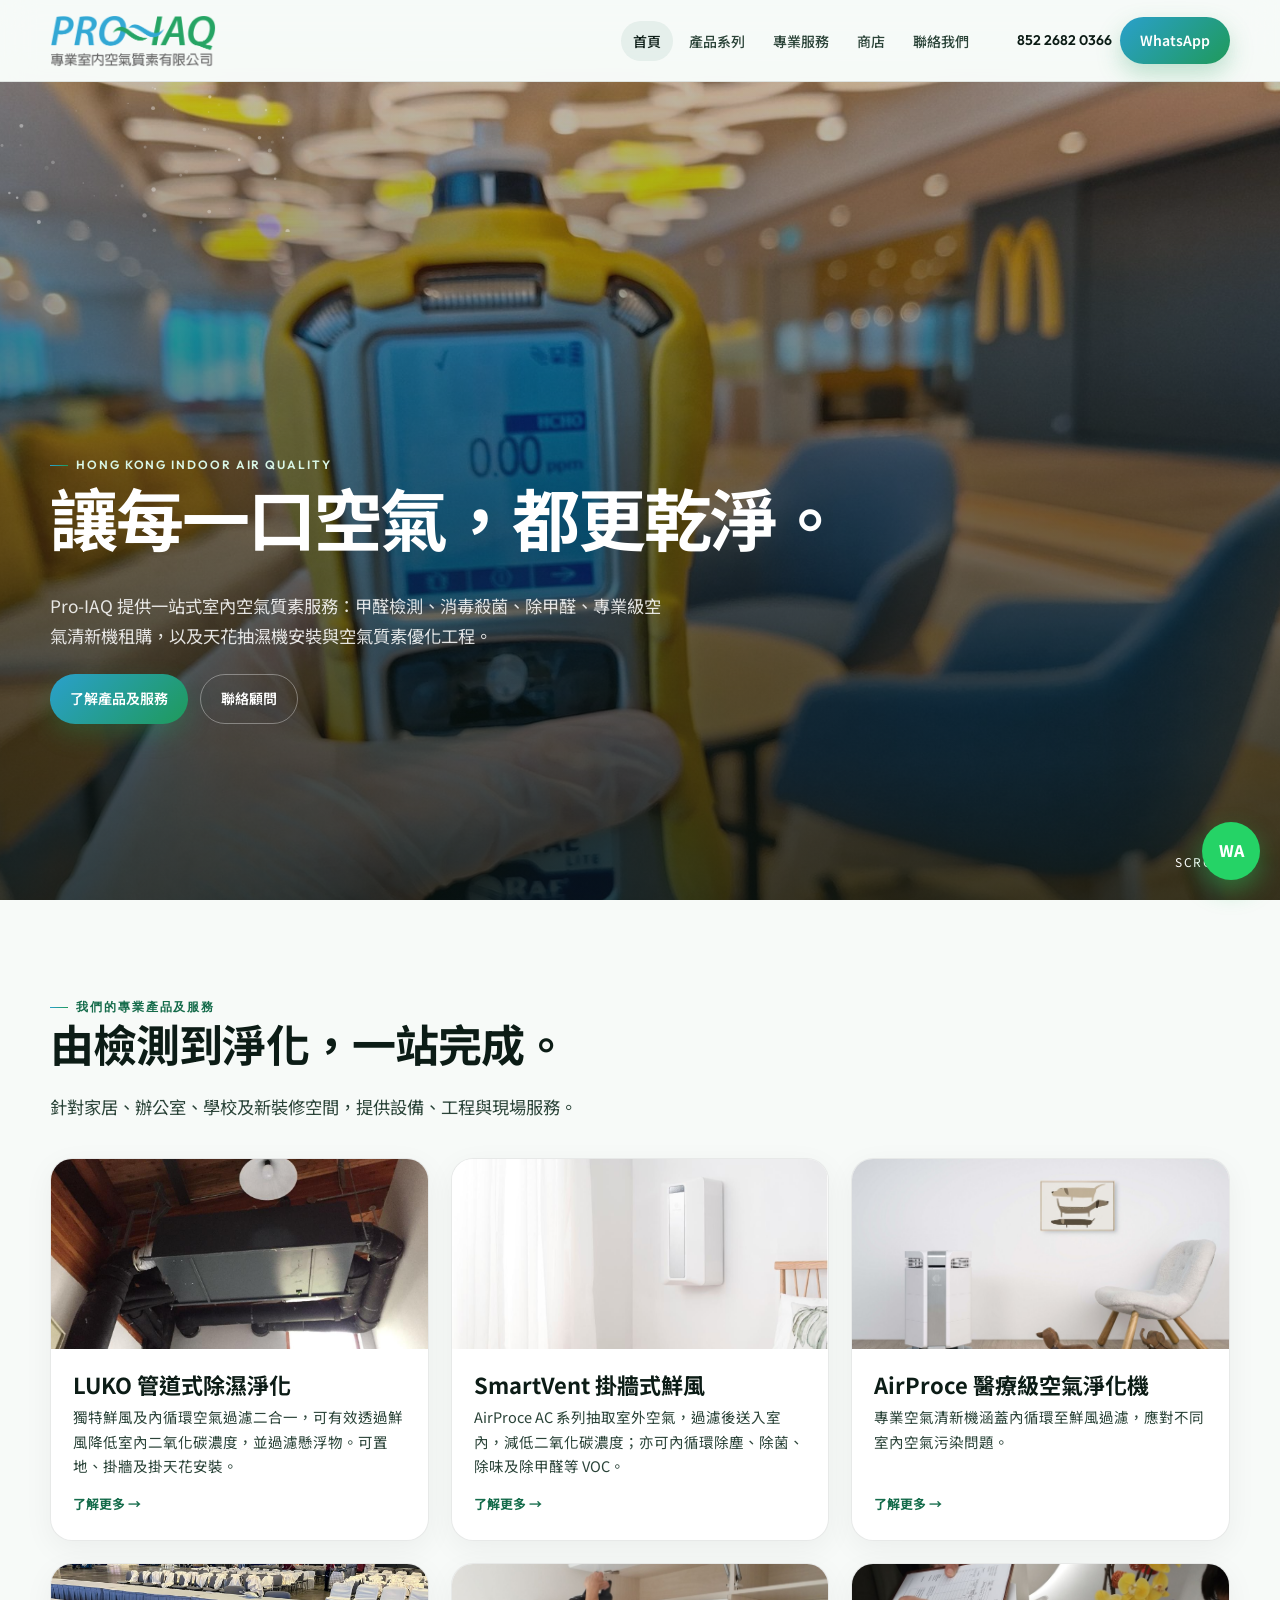
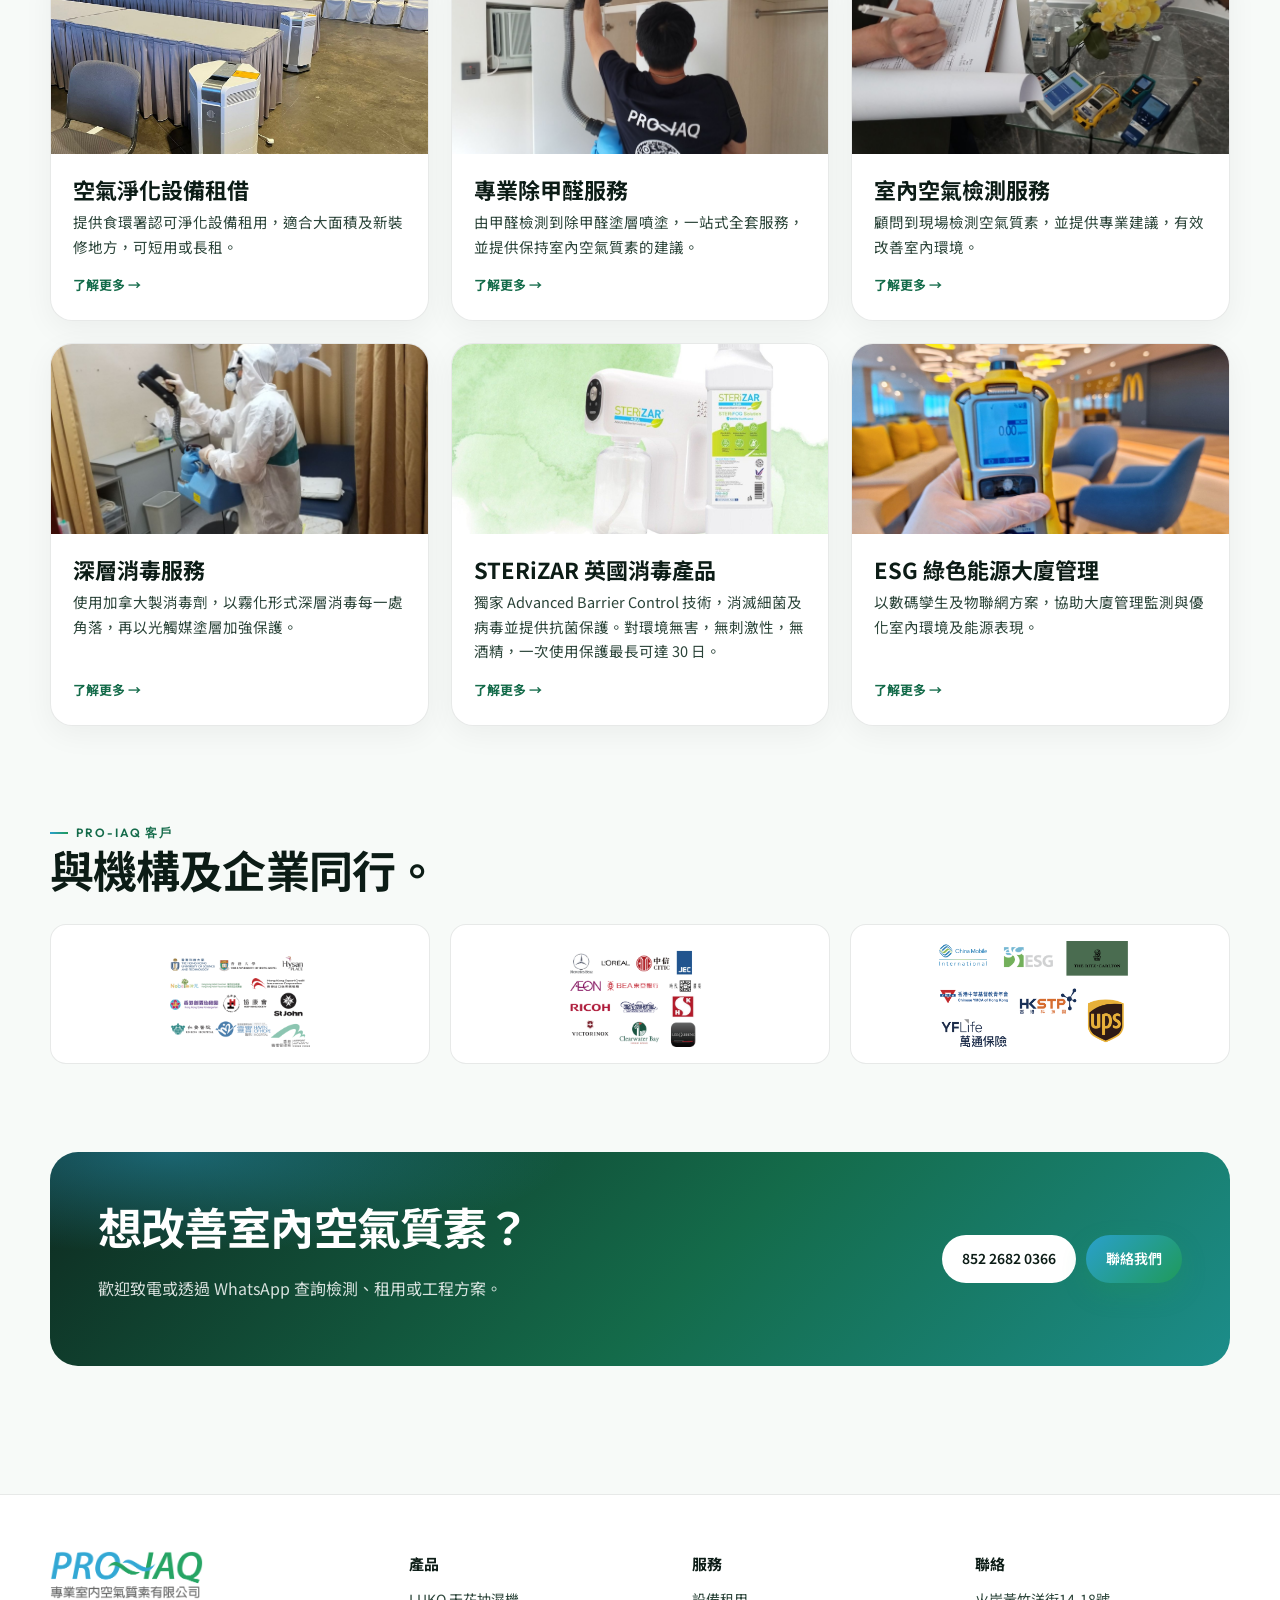
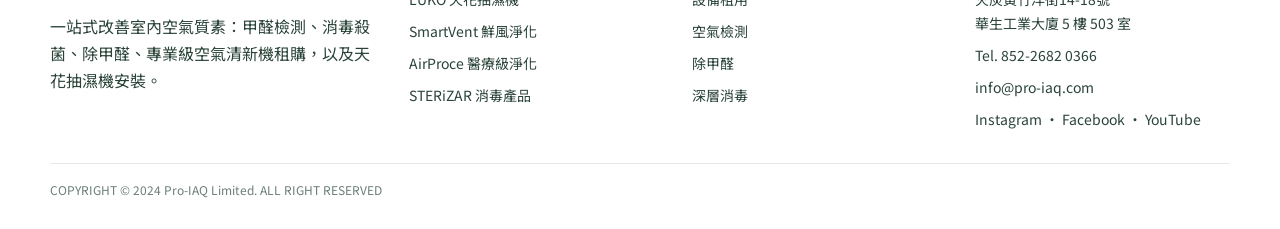
==== index.html @ 30554b41 "Publish Pro-IAQ website remake for GitHub Pages." ====
<!DOCTYPE html>
<html lang="zh-Hant-HK">
<head>
<meta charset="utf-8">
<meta name="viewport" content="width=device-width, initial-scale=1">
<title>Pro-IAQ 專業室內空氣質素 | 甲醛檢測、天花抽濕機、空氣清新機租用</title>
<meta name="description" content="Pro-IAQ 空氣質素服務提供一站式改善室內空氣質素服務，包括空氣甲醛檢測、消毒殺菌、除甲醛、專業級空氣清新機租購，以及天花抽濕機安裝。">
<link rel="preconnect" href="https://fonts.googleapis.com">
<link rel="preconnect" href="https://fonts.gstatic.com" crossorigin>
<link href="https://fonts.googleapis.com/css2?family=Noto+Sans+TC:wght@400;500;700&family=Outfit:wght@400;600;700&display=swap" rel="stylesheet">
<link rel="stylesheet" href="css/styles.css?v=20261113b">
</head>
<body>
<nav class="nav" id="site-nav"></nav>

<section class="hero">
  <div class="hero-media"><img src="assets/hero.jpg" alt="Pro-IAQ 專業室內空氣質素"></div>
  <canvas class="air"></canvas>
  <div class="hero-copy reveal">
    <div class="eyebrow">Hong Kong Indoor Air Quality</div>
    <h1>讓每一口空氣，都更乾淨。</h1>
    <p class="lead">Pro-IAQ 提供一站式室內空氣質素服務：甲醛檢測、消毒殺菌、除甲醛、專業級空氣清新機租購，以及天花抽濕機安裝與空氣質素優化工程。</p>
    <div class="hero-actions">
      <a class="btn btn-primary" href="#services">了解產品及服務</a>
      <a class="btn btn-ghost" href="contact.html" style="border-color:rgba(255,255,255,.35);color:#fff">聯絡顧問</a>
    </div>
  </div>
  <div class="scroll-hint">SCROLL</div>
</section>

<section>
  <div class="wrap">
    <div class="eyebrow">我們的專業產品及服務</div>
    <h2>由檢測到淨化，一站完成。</h2>
    <p class="lead">針對家居、辦公室、學校及新裝修空間，提供設備、工程與現場服務。</p>
    <div class="grid-3" id="services" style="margin-top:36px">
      <a class="card reveal" href="luko.html"><div class="pic"><img src="assets/luko.jpg" alt="LUKO 天花抽濕機"></div><div class="body"><h3>LUKO 管道式除濕淨化</h3><p>獨特鮮風及內循環空氣過濾二合一，可有效透過鮮風降低室內二氧化碳濃度，並過濾懸浮物。可置地、掛牆及掛天花安裝。</p><span class="more">了解更多 →</span></div></a>
      <a class="card reveal" href="smartvent.html"><div class="pic"><img src="assets/smartvent.jpg" alt="SmartVent"></div><div class="body"><h3>SmartVent 掛牆式鮮風</h3><p>AirProce AC 系列抽取室外空氣，過濾後送入室內，減低二氧化碳濃度；亦可內循環除塵、除菌、除味及除甲醛等 VOC。</p><span class="more">了解更多 →</span></div></a>
      <a class="card reveal" href="airproce.html"><div class="pic"><img src="assets/airproce.jpg" alt="AirProce 醫療級空氣淨化機"></div><div class="body"><h3>AirProce 醫療級空氣淨化機</h3><p>專業空氣清新機涵蓋內循環至鮮風過濾，應對不同室內空氣污染問題。</p><span class="more">了解更多 →</span></div></a>
      <a class="card reveal" href="rental.html"><div class="pic"><img src="assets/purifier.jpg" alt="空氣淨化設備租借"></div><div class="body"><h3>空氣淨化設備租借</h3><p>提供食環署認可淨化設備租用，適合大面積及新裝修地方，可短用或長租。</p><span class="more">了解更多 →</span></div></a>
      <a class="card reveal" href="services.html#hcho"><div class="pic"><img src="assets/hcho.jpg" alt="除甲醛服務"></div><div class="body"><h3>專業除甲醛服務</h3><p>由甲醛檢測到除甲醛塗層噴塗，一站式全套服務，並提供保持室內空氣質素的建議。</p><span class="more">了解更多 →</span></div></a>
      <a class="card reveal" href="services.html#air-test"><div class="pic"><img src="assets/airtest.jpg" alt="室內空氣檢測"></div><div class="body"><h3>室內空氣檢測服務</h3><p>顧問到現場檢測空氣質素，並提供專業建議，有效改善室內環境。</p><span class="more">了解更多 →</span></div></a>
      <a class="card reveal" href="services.html#disinfection"><div class="pic"><img src="assets/disinfect.jpg" alt="深層消毒"></div><div class="body"><h3>深層消毒服務</h3><p>使用加拿大製消毒劑，以霧化形式深層消毒每一處角落，再以光觸媒塗層加強保護。</p><span class="more">了解更多 →</span></div></a>
      <a class="card reveal" href="shop.html"><div class="pic"><img src="assets/sterizar.jpg" alt="STERiZAR"></div><div class="body"><h3>STERiZAR 英國消毒產品</h3><p>獨家 Advanced Barrier Control 技術，消滅細菌及病毒並提供抗菌保護。對環境無害，無刺激性，無酒精，一次使用保護最長可達 30 日。</p><span class="more">了解更多 →</span></div></a>
      <a class="card reveal" href="digital-twin.html"><div class="pic"><img src="assets/hero.jpg" alt="ESG 系統"></div><div class="body"><h3>ESG 綠色能源大廈管理</h3><p>以數碼孿生及物聯網方案，協助大廈管理監測與優化室內環境及能源表現。</p><span class="more">了解更多 →</span></div></a>
    </div>
  </div>
</section>

<section style="padding-top:0">
  <div class="wrap">
    <div class="eyebrow">Pro-IAQ 客戶</div>
    <h2>與機構及企業同行。</h2>
    <div class="clients" style="margin-top:28px">
      <img src="assets/client-1.png" alt="Pro-IAQ 現有客戶">
      <img src="assets/client-2.png" alt="Pro-IAQ 現有客戶">
      <img src="assets/client-3.png" alt="Pro-IAQ 現有客戶">
    </div>
  </div>
</section>

<section style="padding-top:0">
  <div class="cta-band">
    <div>
      <h2 style="color:#fff">想改善室內空氣質素？</h2>
      <p>歡迎致電或透過 WhatsApp 查詢檢測、租用或工程方案。</p>
    </div>
    <div style="display:flex;gap:10px;flex-wrap:wrap">
      <a class="btn" style="background:#fff;color:var(--ink)" href="tel:+85226820366">852 2682 0366</a>
      <a class="btn btn-primary" href="contact.html">聯絡我們</a>
    </div>
  </div>
</section>

<footer id="site-foot"></footer>
<a class="wa" href="https://wa.me/85266801811?text=Hello!%20我想查詢" target="_blank" rel="noopener" aria-label="WhatsApp 查詢">WA</a>
<script src="js/main.js?v=20261113b"></script>
</body>
</html>
---- css/styles.css ----
:root{
  --ink:#0c1c16;
  --ink-soft:#2a4338;
  --forest:#146b4a;
  --leaf:#1f9a5a;
  --sky:#2aa0cc;
  --mist:#eef5f1;
  --paper:#f7faf8;
  --white:#ffffff;
  --line:rgba(20,40,32,.1);
  --glass:rgba(255,255,255,.72);
  --shadow:0 18px 50px rgba(12,28,22,.1);
  --radius:22px;
  --max:1180px;
  --nav-h:82px;
}
*{box-sizing:border-box}
html{scroll-behavior:smooth}
html,body{margin:0;padding:0}
body{
  font-family:"Noto Sans TC","Outfit",system-ui,sans-serif;
  color:var(--ink);
  background:var(--paper);
  line-height:1.7;
  overflow-x:hidden;
}
img{max-width:100%;display:block}
a{color:inherit}
.wrap{width:min(var(--max), calc(100% - 40px));margin:0 auto}
.eyebrow{
  display:inline-flex;align-items:center;gap:8px;
  letter-spacing:.16em;text-transform:uppercase;
  font-family:"Outfit",sans-serif;font-size:12px;font-weight:600;
  color:var(--forest);
}
.eyebrow:before{content:"";width:18px;height:1.5px;background:linear-gradient(90deg,var(--sky),var(--leaf))}
h1,h2,h3{font-weight:700;line-height:1.2;margin:0 0 .5em}
h1{font-size:clamp(36px,6vw,68px);letter-spacing:-.03em}
h2{font-size:clamp(28px,3.6vw,44px);letter-spacing:-.02em}
h3{font-size:22px}
p{margin:0 0 1em;color:var(--ink-soft)}
.lead{font-size:1.08rem;max-width:40em}

/* Nav */
.nav{
  position:sticky;top:0;z-index:50;height:var(--nav-h);
  display:flex;align-items:center;
  backdrop-filter:blur(18px) saturate(1.2);
  background:rgba(247,250,248,.78);
  border-bottom:1px solid var(--line);
}
.nav-inner{display:flex;align-items:center;gap:28px;width:min(var(--max), calc(100% - 40px));margin:0 auto}
.logo{display:flex;align-items:center;flex:0 0 auto}
.logo img{height:52px;width:auto}
.menu{display:flex;gap:4px;align-items:center;margin-left:auto;list-style:none;padding:0}
.menu>li{position:relative}
.menu a{
  text-decoration:none;padding:10px 12px;border-radius:999px;
  font-size:14px;font-weight:500;color:var(--ink-soft);
}
.menu a:hover,.menu a.active{color:var(--ink);background:rgba(20,107,74,.08)}
.drop{position:absolute;top:calc(100% + 8px);left:0;min-width:240px;
  background:var(--glass);backdrop-filter:blur(20px);
  border:1px solid var(--line);border-radius:16px;padding:8px;
  box-shadow:var(--shadow);opacity:0;pointer-events:none;transform:translateY(8px);
  transition:.25s ease}
.menu>li:hover .drop,.menu>li:focus-within .drop{opacity:1;pointer-events:auto;transform:none}
.drop a{display:block;padding:9px 12px;border-radius:10px;font-size:13.5px}
.nav-cta{display:flex;gap:8px;align-items:center;margin-left:8px}
.btn{
  display:inline-flex;align-items:center;justify-content:center;gap:8px;
  text-decoration:none;border:0;cursor:pointer;
  padding:12px 20px;border-radius:999px;font-weight:600;font-size:14px;
  transition:transform .25s ease, box-shadow .25s ease, background .25s;
}
.btn:hover{transform:translateY(-1px)}
.btn-primary{background:linear-gradient(135deg,var(--sky),var(--leaf));color:#fff;box-shadow:0 10px 24px rgba(32,154,90,.28)}
.btn-ghost{background:transparent;border:1px solid var(--line);color:var(--ink)}
.btn-dark{background:var(--ink);color:#fff}
.phone{font-family:"Outfit",sans-serif;font-weight:600;font-size:14px;text-decoration:none;color:var(--ink)}
.burger{display:none;background:none;border:0;width:44px;height:44px}
.burger span{display:block;height:2px;background:var(--ink);margin:6px 8px}

/* Hero */
.hero{position:relative;min-height:calc(100vh - var(--nav-h));display:grid;place-items:end start;color:#fff;overflow:hidden}
.hero-media{position:absolute;inset:0}
.hero-media img{width:100%;height:100%;object-fit:cover;transform:scale(1.06);animation:ken 22s ease-in-out alternate infinite}
@keyframes ken{to{transform:scale(1)}}
.hero-media:after{
  content:"";position:absolute;inset:0;
  background:linear-gradient(180deg,rgba(8,20,16,.25) 0%,rgba(8,20,16,.55) 48%,rgba(8,20,16,.78) 100%);
}
.air{position:absolute;inset:0;pointer-events:none;z-index:1}
.hero-copy{position:relative;z-index:2;padding:0 0 88px;width:min(var(--max), calc(100% - 40px));margin:0 auto}
.hero-copy .eyebrow{color:#d9f6e6}
.hero-copy h1{color:#fff;max-width:12em}
.hero-copy p{color:rgba(255,255,255,.86);max-width:36em}
.hero-actions{display:flex;gap:12px;flex-wrap:wrap;margin-top:24px}
.scroll-hint{position:absolute;bottom:28px;right:max(20px, calc((100% - var(--max))/2));color:#fff;font-size:12px;letter-spacing:.12em;z-index:2}

/* Surfaces */
section{padding:88px 0}
.panel{
  background:var(--white);
  border:1px solid var(--line);
  border-radius:var(--radius);
  box-shadow:0 10px 40px rgba(12,28,22,.05);
}
.glass{
  background:rgba(255,255,255,.68);
  backdrop-filter:blur(16px);
  border:1px solid rgba(255,255,255,.6);
  box-shadow:var(--shadow);
  border-radius:var(--radius);
}
.split{display:grid;grid-template-columns:1.05fr .95fr;gap:48px;align-items:center}
.split.reverse{grid-template-columns:.95fr 1.05fr}
.split.reverse .copy{order:2}
.media-frame{border-radius:28px;overflow:hidden;position:relative;min-height:320px;box-shadow:var(--shadow)}
.media-frame img{width:100%;height:100%;object-fit:cover;min-height:360px}
.media-frame:after{content:"";position:absolute;inset:auto 18px 18px 18px;height:1px;background:linear-gradient(90deg,transparent,rgba(255,255,255,.7),transparent)}

.grid-3{display:grid;grid-template-columns:repeat(3,1fr);gap:22px}
.grid-4{display:grid;grid-template-columns:repeat(4,1fr);gap:18px}
.card{
  background:#fff;border:1px solid var(--line);border-radius:22px;overflow:hidden;
  box-shadow:0 8px 30px rgba(12,28,22,.05);
  transition:transform .4s cubic-bezier(.2,.8,.2,1), box-shadow .4s;
  text-decoration:none;color:inherit;display:flex;flex-direction:column;
}
.card:hover{transform:translateY(-8px);box-shadow:0 24px 50px rgba(12,28,22,.12)}
.card .pic{height:190px;overflow:hidden}
.card .pic img{width:100%;height:100%;object-fit:cover;transition:transform .7s ease}
.card:hover .pic img{transform:scale(1.06)}
.card .body{padding:22px 22px 24px;flex:1;display:flex;flex-direction:column}
.card h3{margin-bottom:8px}
.card p{flex:1;font-size:14.5px}
.card .more{font-size:13px;font-weight:700;color:var(--forest)}

.clients{display:grid;grid-template-columns:repeat(3,1fr);gap:20px;align-items:center}
.clients img{width:100%;height:140px;object-fit:contain;background:#fff;border-radius:16px;border:1px solid var(--line);padding:16px;filter:grayscale(.2)}

table{width:100%;border-collapse:collapse;font-size:14.5px;background:#fff;border-radius:16px;overflow:hidden}
th,td{padding:12px 14px;text-align:left;border-bottom:1px solid var(--line)}
th{background:var(--mist);font-weight:650}

.cta-band{
  margin:0 auto;width:min(var(--max), calc(100% - 40px));
  padding:48px;border-radius:28px;color:#fff;
  background:
    radial-gradient(800px 200px at 10% 0%, rgba(42,160,204,.45), transparent 50%),
    linear-gradient(135deg,#0e2a20 0%, #146b4a 55%, #1c8d8a 100%);
  display:flex;justify-content:space-between;align-items:center;gap:24px;
}
.cta-band p{color:rgba(255,255,255,.84)}

footer{padding:56px 0 28px;background:#fff;color:var(--ink-soft);margin-top:40px;border-top:1px solid var(--line)}
footer a{color:var(--ink-soft);text-decoration:none}
footer a:hover{color:var(--forest)}
.foot-grid{display:grid;grid-template-columns:1.3fr 1fr 1fr 1fr;gap:28px}
.foot-grid h4{color:var(--ink);margin:0 0 12px;font-size:15px}
.foot-grid ul{list-style:none;margin:0;padding:0;display:grid;gap:8px;font-size:14px}
.foot-grid p{color:var(--ink-soft)}
.legal{margin-top:32px;padding-top:16px;border-top:1px solid var(--line);display:flex;justify-content:space-between;gap:16px;flex-wrap:wrap;font-size:12px;color:#6b7f76}

.wa{
  position:fixed;right:20px;bottom:20px;z-index:40;
  width:58px;height:58px;border-radius:50%;
  background:#25D366;color:#fff;display:grid;place-items:center;
  box-shadow:0 10px 24px rgba(37,211,102,.4);text-decoration:none;font-weight:800;
}
.reveal{opacity:0;transform:translateY(28px);animation:up .9s cubic-bezier(.2,.7,.2,1) forwards}
.reveal:nth-child(2){animation-delay:.1s}
.reveal:nth-child(3){animation-delay:.18s}
.reveal:nth-child(4){animation-delay:.26s}
@keyframes up{to{opacity:1;transform:none}}
@media (prefers-reduced-motion:reduce){
  .reveal,.hero-media img{animation:none!important;opacity:1;transform:none}
  html{scroll-behavior:auto}
}
.page-hero{padding:72px 0 36px}
.page-hero h1{max-width:14em}
.crumbs{font-size:13px;color:var(--ink-soft);margin-bottom:14px}
.crumbs a{color:var(--forest);text-decoration:none}

.form{display:grid;gap:12px}
.form input,.form textarea{
  width:100%;padding:14px 16px;border-radius:14px;border:1px solid var(--line);
  font:inherit;background:#fff;
}
.form textarea{min-height:120px;resize:vertical}

@media (max-width:980px){
  .split,.split.reverse{grid-template-columns:1fr}
  .split.reverse .copy{order:0}
  .grid-3,.grid-4,.clients,.foot-grid{grid-template-columns:1fr 1fr}
  .menu{display:none}
  .menu.open{display:flex;flex-direction:column;position:absolute;top:var(--nav-h);left:0;right:0;background:rgba(247,250,248,.96);padding:16px 20px 24px;border-bottom:1px solid var(--line)}
  .drop{position:static;opacity:1;pointer-events:auto;transform:none;box-shadow:none;background:transparent;border:0;padding-left:8px}
  .burger{display:block}
  .phone{display:none}
  .cta-band{flex-direction:column;align-items:flex-start;padding:32px}
  .nav-inner{width:calc(100% - 24px)}
}
@media (max-width:640px){
  .grid-3,.grid-4,.clients,.foot-grid{grid-template-columns:1fr}
  section{padding:64px 0}
}
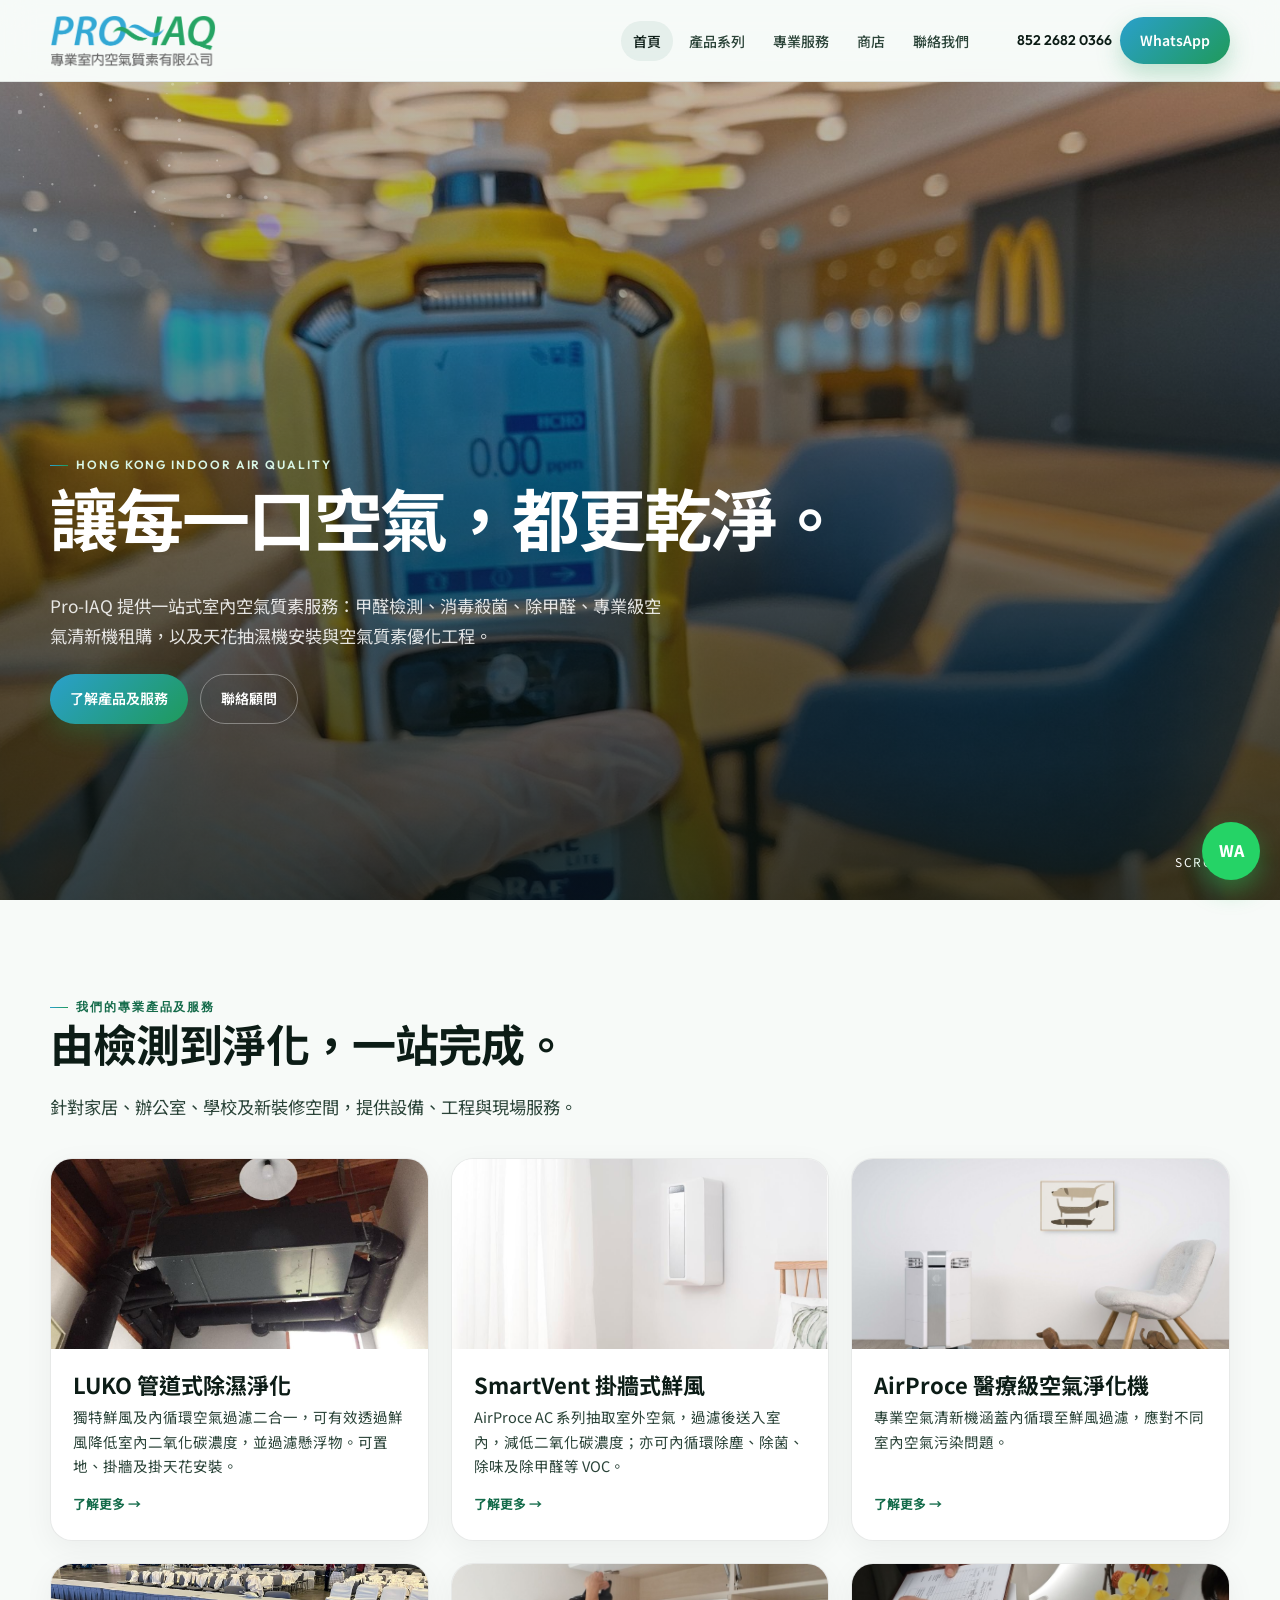
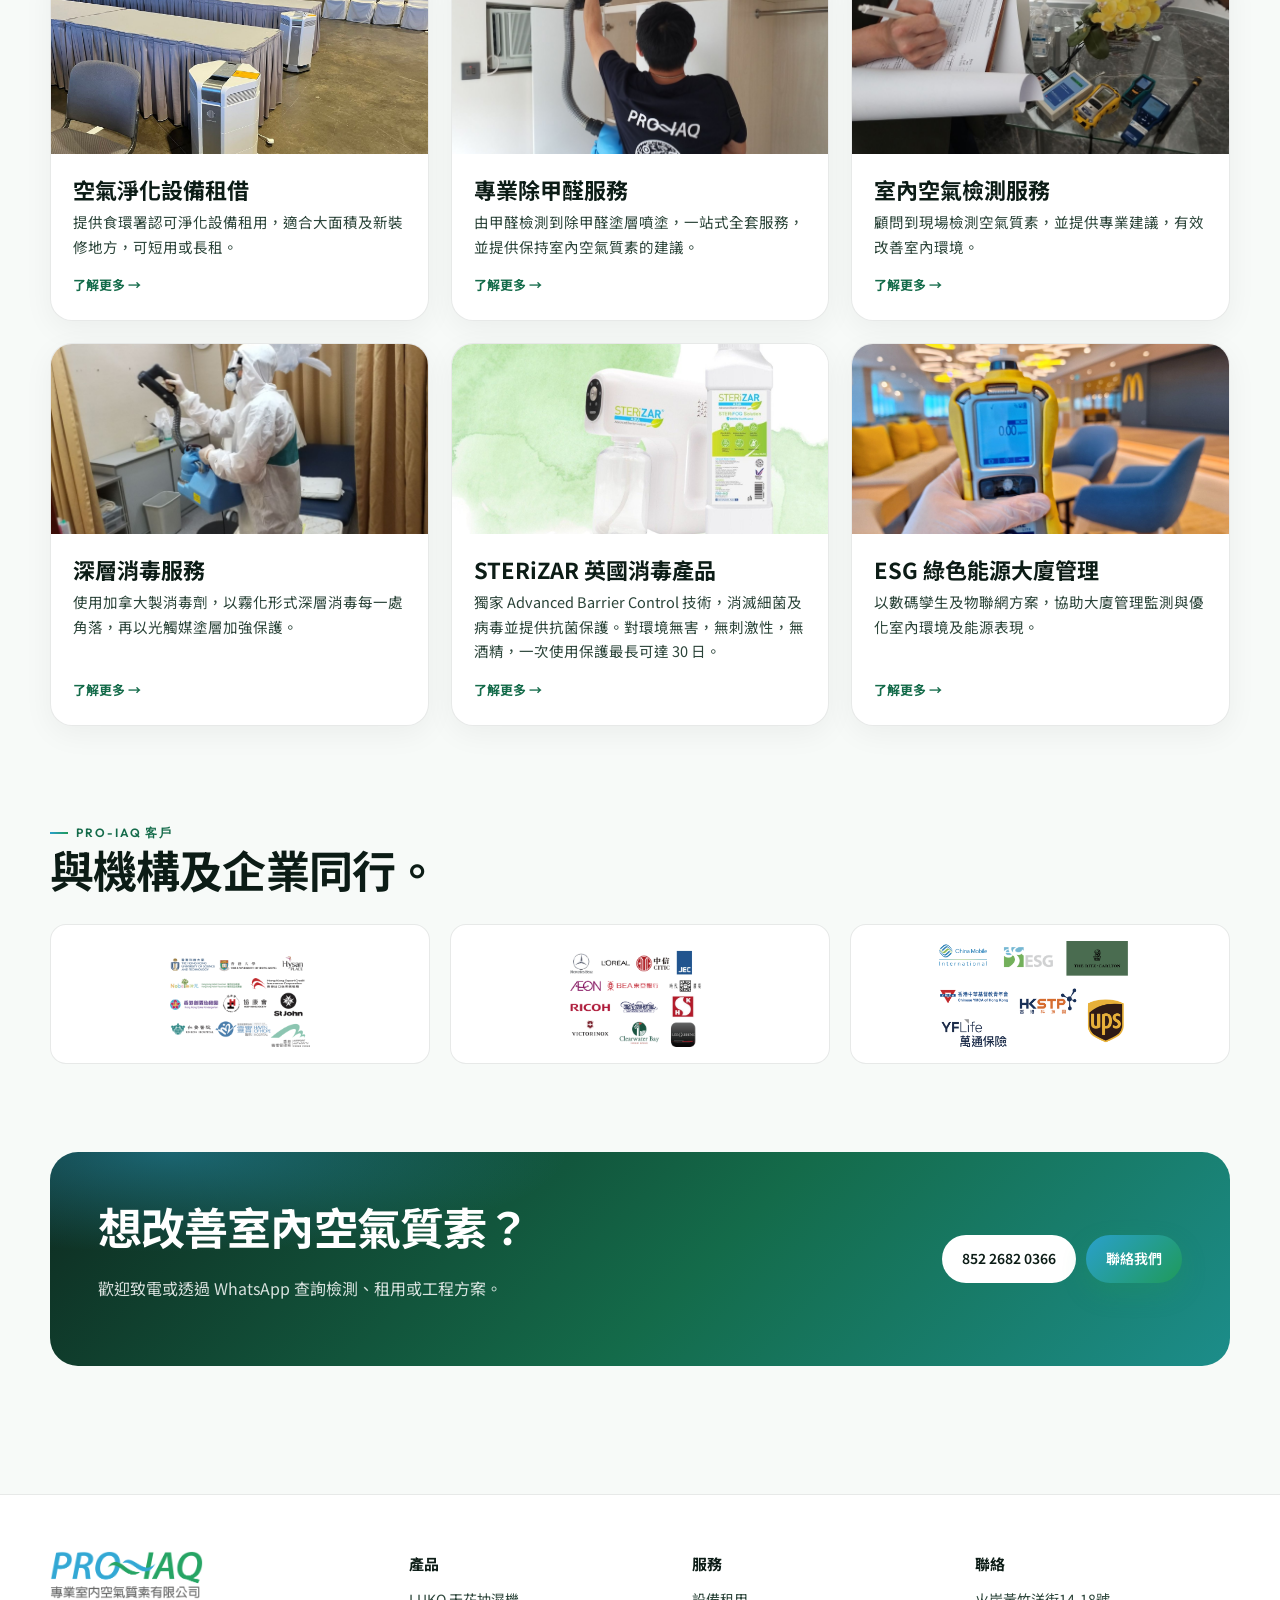
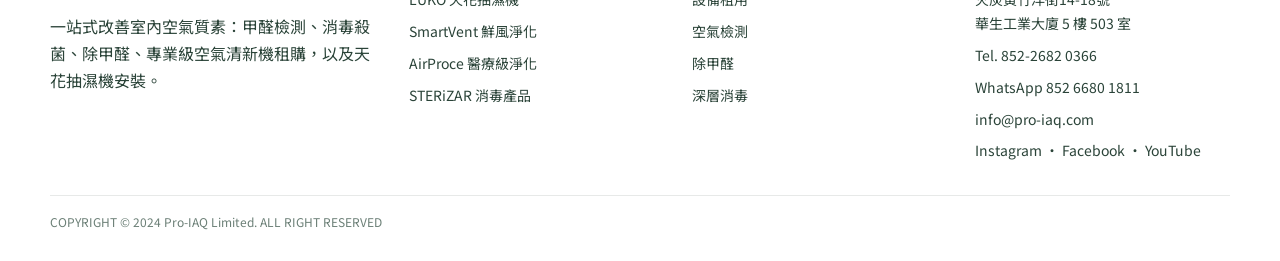
==== commit 09d8faca: "Show the WhatsApp number in the site footer." ====
--- a/index.html
+++ b/index.html
@@ -8,7 +8,7 @@
 <link rel="preconnect" href="https://fonts.googleapis.com">
 <link rel="preconnect" href="https://fonts.gstatic.com" crossorigin>
 <link href="https://fonts.googleapis.com/css2?family=Noto+Sans+TC:wght@400;500;700&family=Outfit:wght@400;600;700&display=swap" rel="stylesheet">
-<link rel="stylesheet" href="css/styles.css?v=20261113b">
+<link rel="stylesheet" href="css/styles.css?v=20261113c">
 </head>
 <body>
 <nav class="nav" id="site-nav"></nav>
@@ -74,6 +74,6 @@
 
 <footer id="site-foot"></footer>
 <a class="wa" href="https://wa.me/85266801811?text=Hello!%20我想查詢" target="_blank" rel="noopener" aria-label="WhatsApp 查詢">WA</a>
-<script src="js/main.js?v=20261113b"></script>
+<script src="js/main.js?v=20261113c"></script>
 </body>
 </html>
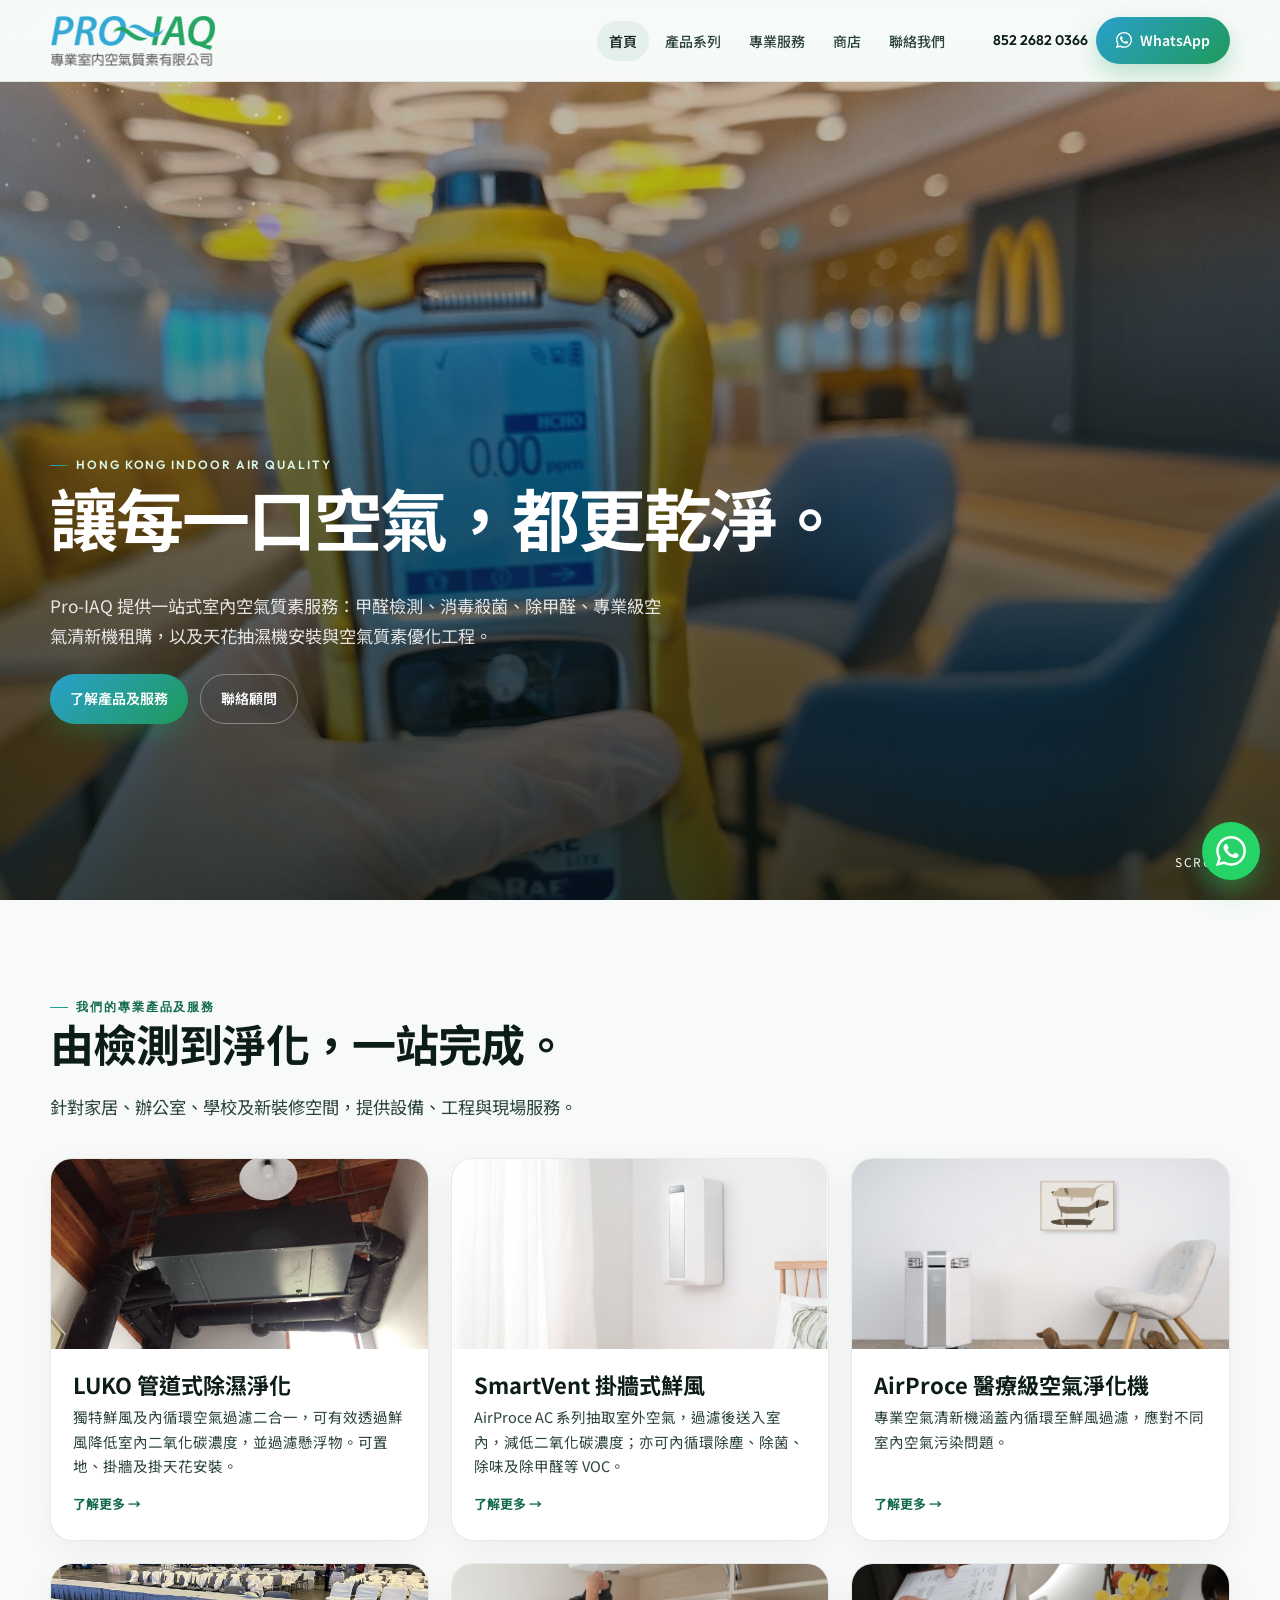
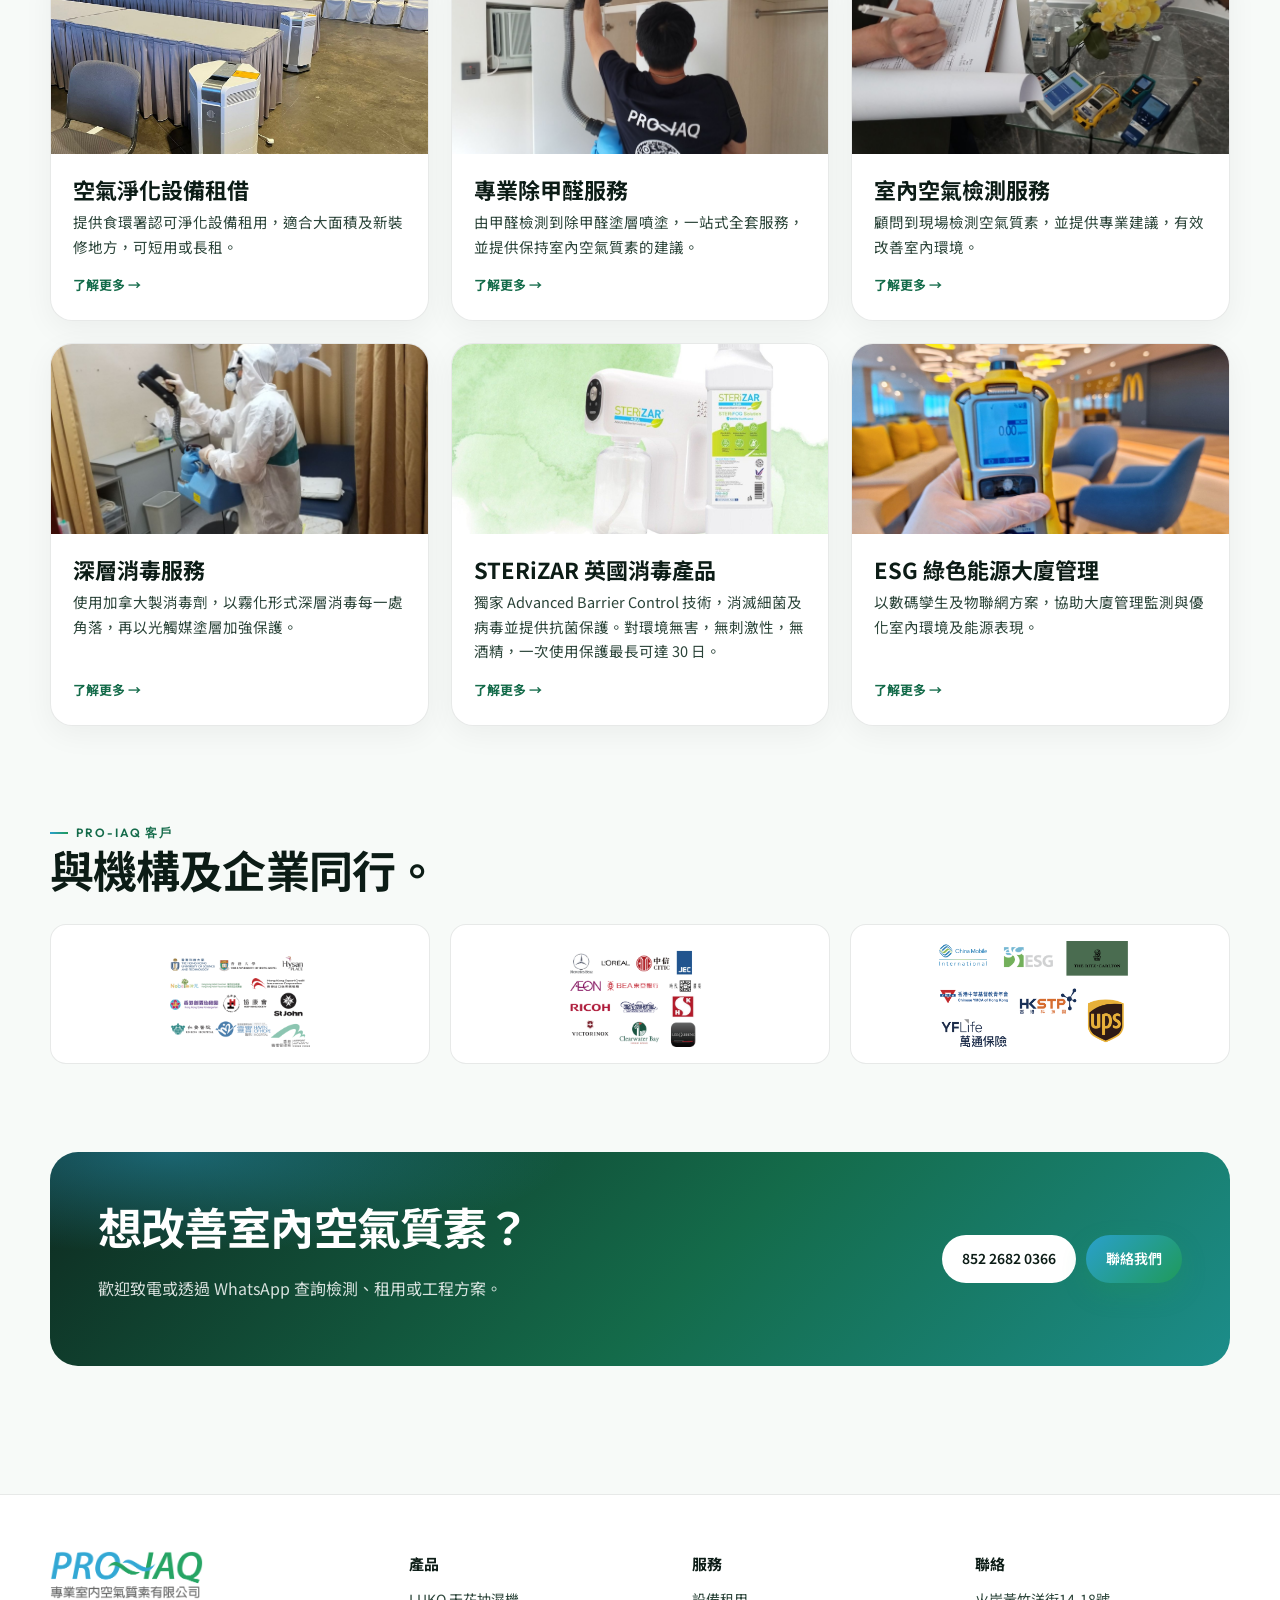
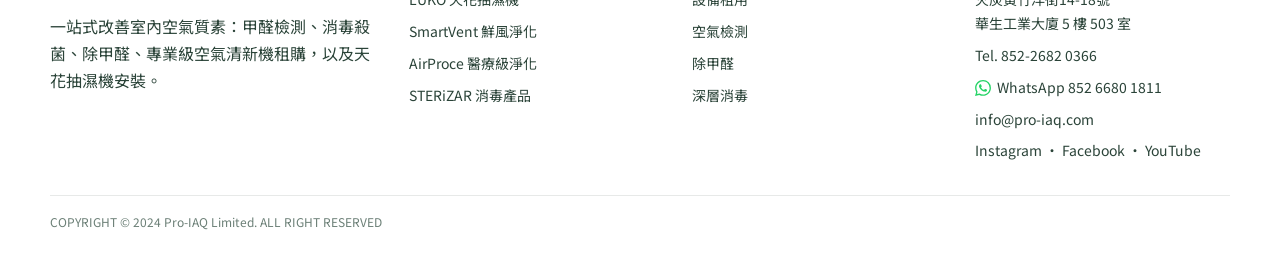
==== commit 0bcf02c7: "Replace the WhatsApp text badge with the WhatsApp icon." ====
--- a/index.html
+++ b/index.html
@@ -8,7 +8,7 @@
 <link rel="preconnect" href="https://fonts.googleapis.com">
 <link rel="preconnect" href="https://fonts.gstatic.com" crossorigin>
 <link href="https://fonts.googleapis.com/css2?family=Noto+Sans+TC:wght@400;500;700&family=Outfit:wght@400;600;700&display=swap" rel="stylesheet">
-<link rel="stylesheet" href="css/styles.css?v=20261113c">
+<link rel="stylesheet" href="css/styles.css?v=20261113e">
 </head>
 <body>
 <nav class="nav" id="site-nav"></nav>
@@ -73,7 +73,7 @@
 </section>
 
 <footer id="site-foot"></footer>
-<a class="wa" href="https://wa.me/85266801811?text=Hello!%20我想查詢" target="_blank" rel="noopener" aria-label="WhatsApp 查詢">WA</a>
-<script src="js/main.js?v=20261113c"></script>
+<a class="wa" href="https://wa.me/85266801811?text=Hello!%20我想查詢" target="_blank" rel="noopener" aria-label="WhatsApp 查詢"><svg class="wa-icon" viewBox="0 0 24 24" aria-hidden="true" focusable="false"><path fill="currentColor" d="M17.472 14.382c-.297-.149-1.758-.867-2.03-.967-.273-.099-.471-.148-.67.15-.197.297-.767.966-.94 1.164-.173.199-.347.223-.644.075-.297-.15-1.255-.463-2.39-1.475-.883-.788-1.48-1.761-1.653-2.059-.173-.297-.018-.458.13-.606.134-.133.298-.347.446-.52.149-.174.198-.298.298-.497.099-.198.05-.371-.025-.52-.075-.149-.669-1.612-.916-2.207-.242-.579-.487-.5-.669-.51-.173-.008-.371-.01-.57-.01-.198 0-.52.074-.792.372-.272.297-1.04 1.016-1.04 2.479 0 1.462 1.065 2.875 1.213 3.074.149.198 2.096 3.2 5.077 4.487.709.306 1.262.489 1.694.625.712.227 1.36.195 1.871.118.571-.085 1.758-.719 2.006-1.413.248-.694.248-1.289.173-1.413-.074-.124-.272-.198-.57-.347m-5.421 7.403h-.004a9.87 9.87 0 01-5.031-1.378l-.361-.214-3.741.982.998-3.648-.235-.374a9.86 9.86 0 01-1.51-5.26c.001-5.45 4.436-9.884 9.888-9.884 2.64 0 5.122 1.03 6.988 2.898a9.825 9.825 0 012.893 6.994c-.003 5.45-4.435 9.884-9.885 9.884m8.413-18.297A11.815 11.815 0 0012.05 0C5.495 0 .16 5.335.157 11.892c0 2.096.547 4.142 1.588 5.945L.057 24l6.305-1.654a11.882 11.882 0 005.683 1.448h.005c6.554 0 11.89-5.335 11.893-11.893a11.821 11.821 0 00-3.48-8.413z"/></svg></a>
+<script src="js/main.js?v=20261113e"></script>
 </body>
 </html>
--- a/css/styles.css
+++ b/css/styles.css
@@ -163,12 +163,18 @@
 .foot-grid p{color:var(--ink-soft)}
 .legal{margin-top:32px;padding-top:16px;border-top:1px solid var(--line);display:flex;justify-content:space-between;gap:16px;flex-wrap:wrap;font-size:12px;color:#6b7f76}
 
+.wa-icon{width:1.1em;height:1.1em;display:block;flex-shrink:0}
+.btn .wa-icon{width:16px;height:16px}
+.foot-grid .wa-icon{width:16px;height:16px;color:#25D366;display:inline-block;vertical-align:-3px;margin-right:6px}
 .wa{
   position:fixed;right:20px;bottom:20px;z-index:40;
   width:58px;height:58px;border-radius:50%;
   background:#25D366;color:#fff;display:grid;place-items:center;
-  box-shadow:0 10px 24px rgba(37,211,102,.4);text-decoration:none;font-weight:800;
-}
+  box-shadow:0 10px 24px rgba(37,211,102,.4);text-decoration:none;
+  transition:transform .25s ease, box-shadow .25s ease;
+}
+.wa:hover{transform:translateY(-2px) scale(1.05);box-shadow:0 14px 28px rgba(37,211,102,.48)}
+.wa .wa-icon{width:30px;height:30px}
 .reveal{opacity:0;transform:translateY(28px);animation:up .9s cubic-bezier(.2,.7,.2,1) forwards}
 .reveal:nth-child(2){animation-delay:.1s}
 .reveal:nth-child(3){animation-delay:.18s}
